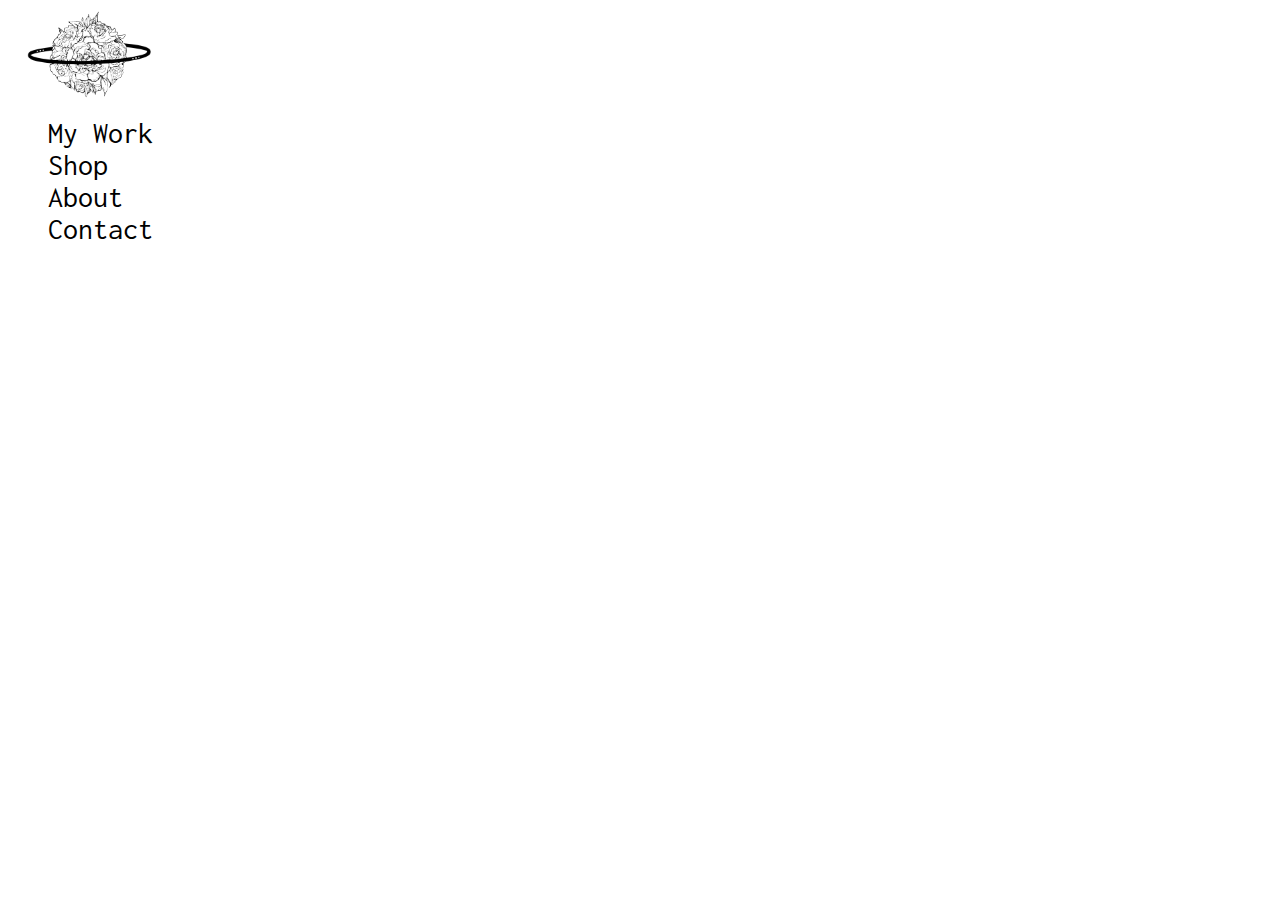
==== index.html @ 497ce028 "tricky tricky tricky" ====
<!DOCTYPE html>
<html>
<head>
	<title>Amanda Winkler</title>
	<link rel="stylesheet" type="text/css" href="style.css">
	<link rel="preconnect" href="https://fonts.gstatic.com">
	<link href="https://fonts.googleapis.com/css2?family=Inconsolata&display=swap" rel="stylesheet">
</head>
<body>
	<img id="wwlogo" src="media/wwlogo.png">
<ul>
	<li><a href="">My Work</a></li>
	<li><a href="">Shop</a></li>
	<li><a href="">About</a></li>
	<li><a href="">Contact</a></li>
</ul>
</body>
</html>
---- style.css ----
body{
	font-family: 'Inconsolata', monospace;
}

ul{
	list-style-type: none;
	color: black;
	position: inline;
}

li a{
	display: block;
	text-decoration: none;
	color: black;
	font-size: 30px;
}

#wwlogo{
	margin-left: 19px;
	width: 10%;
	left: 20px;
}
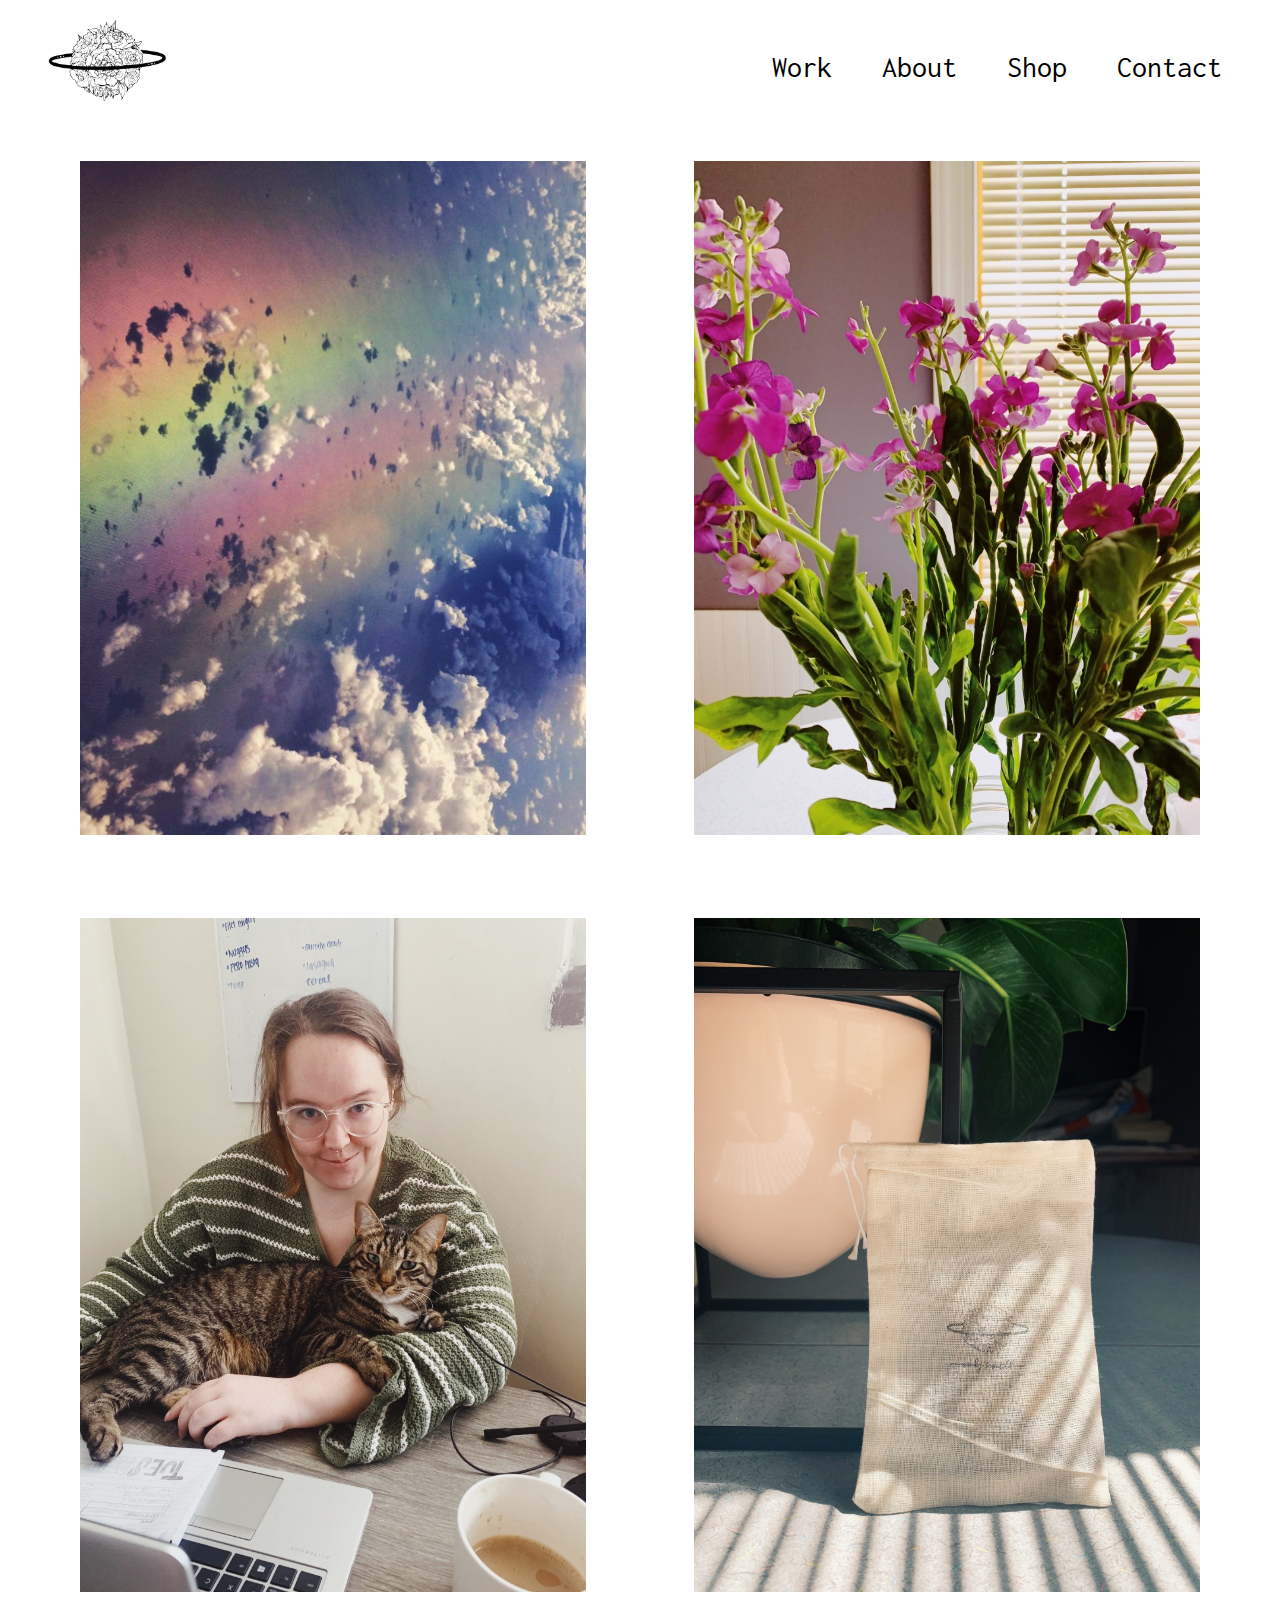
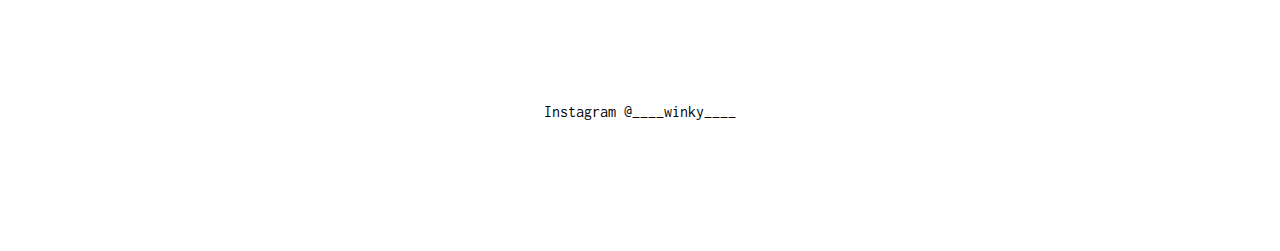
==== commit 6c53d074: "kittens" ====
--- a/index.html
+++ b/index.html
@@ -7,12 +7,29 @@
 	<link href="https://fonts.googleapis.com/css2?family=Inconsolata&display=swap" rel="stylesheet">
 </head>
 <body>
-	<img id="wwlogo" src="media/wwlogo.png">
+	
 <ul>
-	<li><a href="">My Work</a></li>
+	<li><img id="wwlogo" src="media/wwlogo.png"></li>
+	<li><a href="">Contact</a></li>
 	<li><a href="">Shop</a></li>
 	<li><a href="">About</a></li>
-	<li><a href="">Contact</a></li>
+	<li><a href="">Work</a></li>
 </ul>
+<div class="container">
+<img class="container-imgs" src="media/dreams.jpg">
+<img class="container-imgs" src="media/contax.JPG">
+<img class="container-imgs" src="media/it-me.JPG">
+<img class="container-imgs" src="media/shop.JPG">	
+</div>
+
+<br>
+<br>
+<br>
+<br>
+
+<div class="footer">
+	<div><a target="_blank" href="https://www.instagram.com/____winky____/" id="ig">Instagram @____winky____</a></div>
+</div>
+<div class="space"></div>
 </body>
 </html>--- a/style.css
+++ b/style.css
@@ -6,17 +6,51 @@
 	list-style-type: none;
 	color: black;
 	position: inline;
+	margin-right: 20px;
 }
 
 li a{
-	display: block;
+	float: right;
 	text-decoration: none;
 	color: black;
 	font-size: 30px;
+	margin-left: 20px;
+	margin-right: 30px;
+	margin-top: 35px;
 }
 
+li{
+	display: inline;
+
+}
 #wwlogo{
-	margin-left: 19px;
 	width: 10%;
-	left: 20px;
+	margin: 0;
 }
+.container{
+	display: block;
+	height: 100%;
+	text-align: center;
+}
+.container-imgs{
+	width: 40%;
+	margin: 40px 50px 40px 50px;
+}
+
+.footer{
+float: left;
+display: inline-block;
+bottom: 0;
+width:100%;
+text-align:center;
+
+}
+
+#ig{
+text-decoration: none;
+color: black;
+}
+
+.space{
+	height: 140px;
+}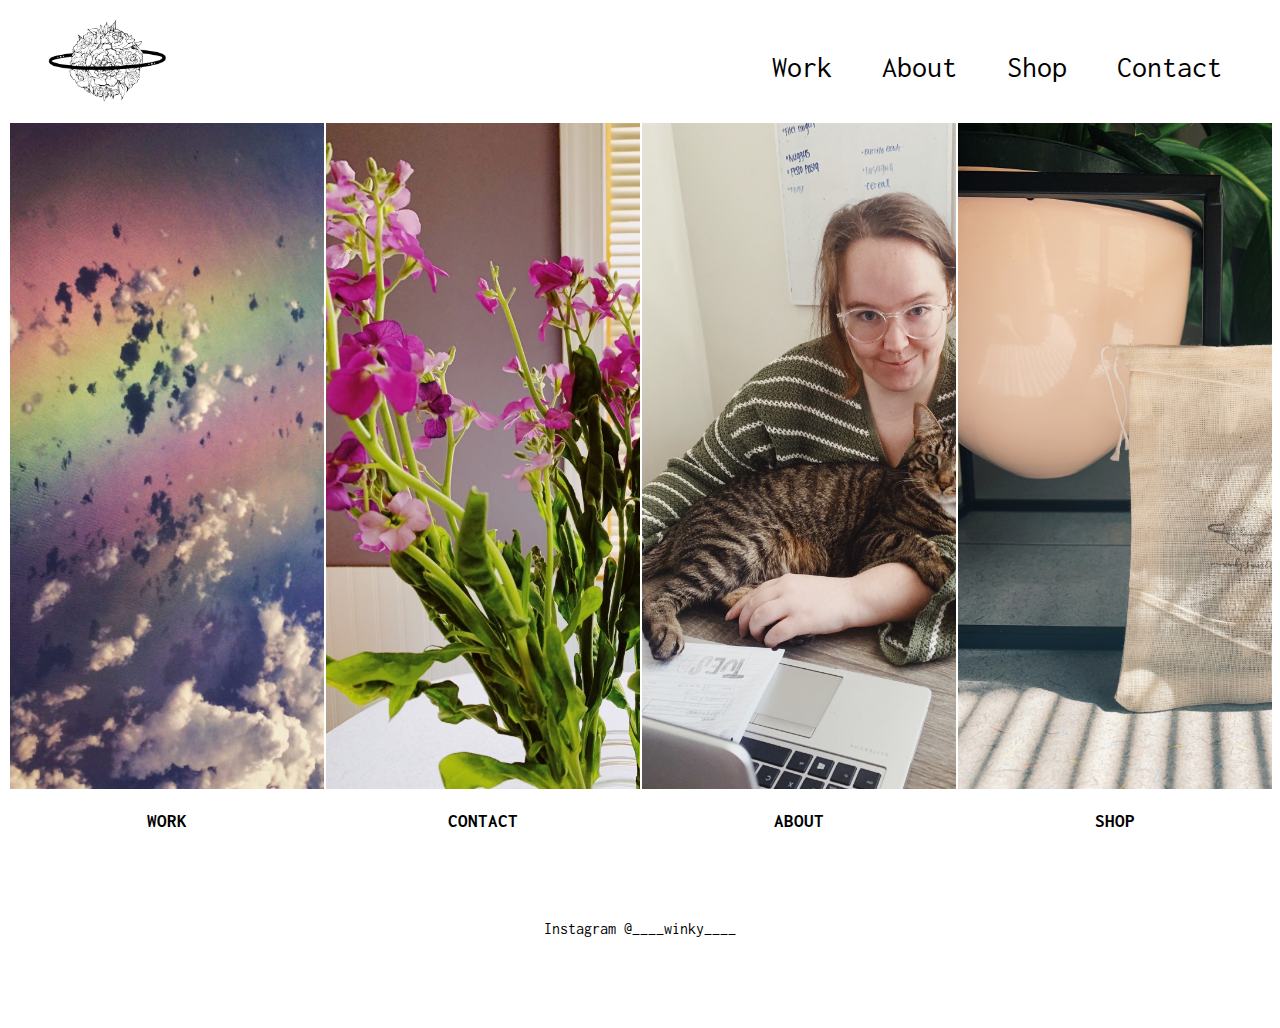
==== commit fb3c569d: "get in loser" ====
--- a/index.html
+++ b/index.html
@@ -10,17 +10,33 @@
 	
 <ul>
 	<li><img id="wwlogo" src="media/wwlogo.png"></li>
-	<li><a href="">Contact</a></li>
-	<li><a href="">Shop</a></li>
-	<li><a href="">About</a></li>
-	<li><a href="">Work</a></li>
+	<li><a href="contact.html">Contact</a></li>
+	<li><a href="shop.html">Shop</a></li>
+	<li><a href="about.html">About</a></li>
+	<li><a href="work.html">Work</a></li>
 </ul>
-<div class="container">
-<img class="container-imgs" src="media/dreams.jpg">
-<img class="container-imgs" src="media/contax.JPG">
-<img class="container-imgs" src="media/it-me.JPG">
-<img class="container-imgs" src="media/shop.JPG">	
+
+
+
+<div class="grid-wrapper">
+		<div class="grid-img">
+			<img class="imgs" src="media/dreams.jpg">
+			<div class="img-txt"><h3>WORK</h3></div>
+		</div>
+		<div class="grid-img">
+			<img class="imgs" src="media/contax.JPG">
+			<div class="img-txt"><h3>CONTACT</h3></div>
+		</div>
+		<div class="grid-img">
+			<img class="imgs" src="media/it-me.JPG">
+			<div class="img-txt"><h3>ABOUT</h3></div>
+		</div>
+		<div class="grid-img">
+			<img class="imgs" src="media/shop.JPG">
+			<div class="img-txt"><h3>SHOP</h3></div>
+		</div>
 </div>
+
 
 <br>
 <br>
--- a/style.css
+++ b/style.css
@@ -23,18 +23,38 @@
 	display: inline;
 
 }
+
+
 #wwlogo{
 	width: 10%;
 	margin: 0;
 }
-.container{
-	display: block;
+.grid-wrapper{
+	display: flex;
 	height: 100%;
 	text-align: center;
+	border: 1px white solid;
+	width: 100%;
+  }
+
+.grid-img{
+	position: relative;
+	width: 500px;
+	float: left;
+	border: 1px white solid;
+	overflow: hidden;
+	display: inline-block;
+  	margin: 0 auto;
 }
-.container-imgs{
-	width: 40%;
-	margin: 40px 50px 40px 50px;
+
+.imgs{
+	position: relative;
+	width: inherit;
+
+}
+
+.imgs:hover{
+	opacity: .8;
 }
 
 .footer{
@@ -52,5 +72,5 @@
 }
 
 .space{
-	height: 140px;
+	height: 100px;
 }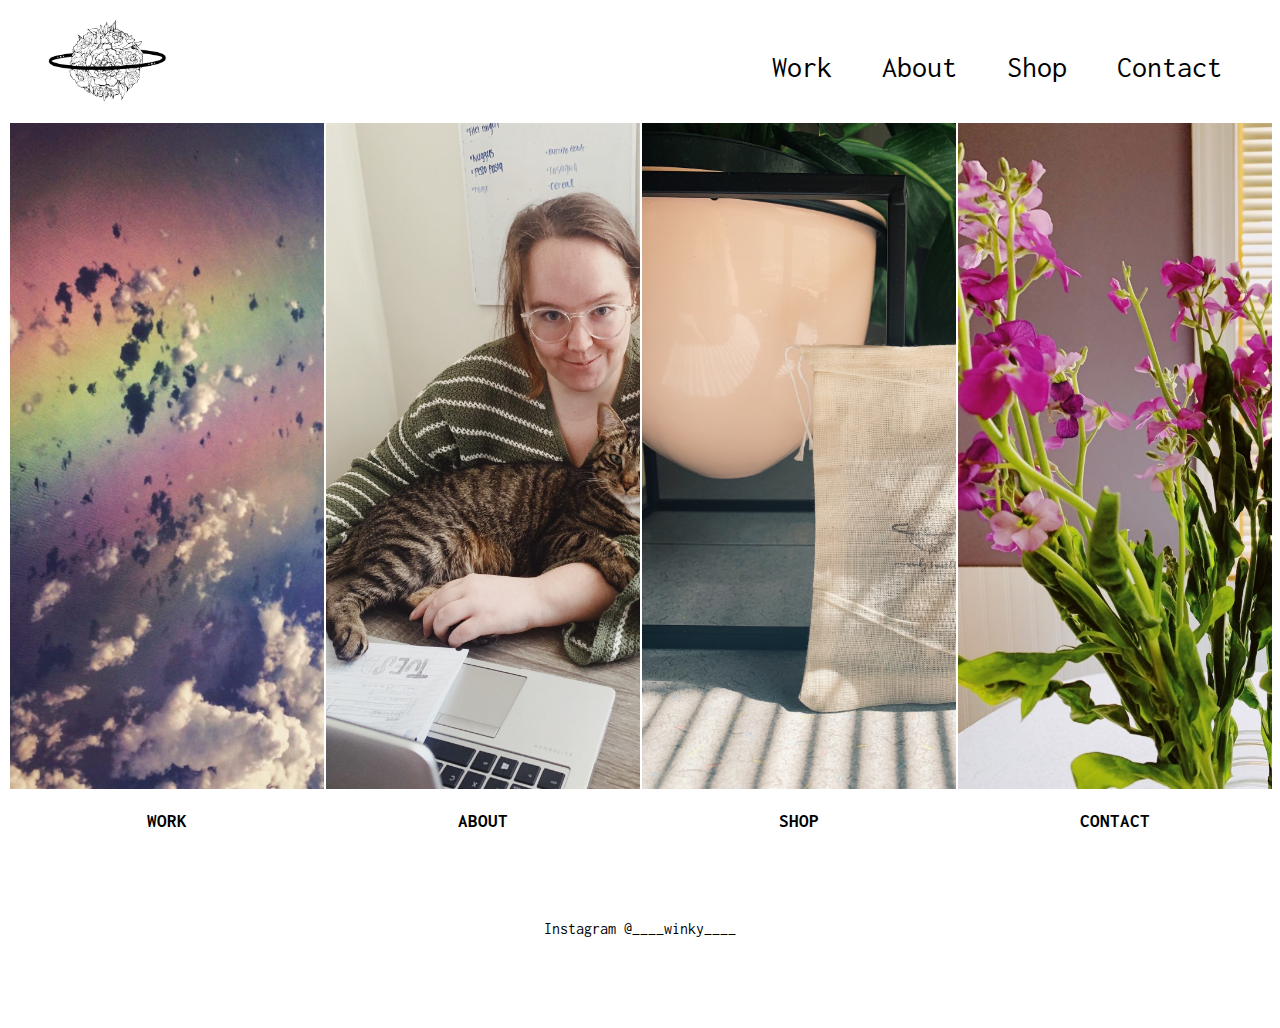
==== commit 5ec3c736: "beware the media queries" ====
--- a/index.html
+++ b/index.html
@@ -9,7 +9,7 @@
 <body>
 	
 <ul>
-	<li><img id="wwlogo" src="media/wwlogo.png"></li>
+	<a href="index.html"><li><img id="wwlogo" src="media/wwlogo.png"></li></a>
 	<li><a href="contact.html">Contact</a></li>
 	<li><a href="shop.html">Shop</a></li>
 	<li><a href="about.html">About</a></li>
@@ -20,20 +20,20 @@
 
 <div class="grid-wrapper">
 		<div class="grid-img">
-			<img class="imgs" src="media/dreams.jpg">
-			<div class="img-txt"><h3>WORK</h3></div>
+			<a class="imgs" href="work.html"><img class="imgs" src="media/dreams.jpg"></a>
+			<div class="img-txt"><h3><a href="work.html">WORK</a></h3></div>
 		</div>
 		<div class="grid-img">
-			<img class="imgs" src="media/contax.JPG">
-			<div class="img-txt"><h3>CONTACT</h3></div>
+			<a class="imgs" href="about.html"><img class="imgs" src="media/it-me.JPG"></a>
+			<div class="img-txt"><h3><a href="about.html">ABOUT</a></h3></div>
 		</div>
 		<div class="grid-img">
-			<img class="imgs" src="media/it-me.JPG">
-			<div class="img-txt"><h3>ABOUT</h3></div>
+			<a class="imgs" href="shop.html"><img class="imgs" src="media/shop.JPG"></a>
+			<div class="img-txt"><h3><a href="shop.html">SHOP</a></h3></div>
 		</div>
 		<div class="grid-img">
-			<img class="imgs" src="media/shop.JPG">
-			<div class="img-txt"><h3>SHOP</h3></div>
+			<a class="imgs" href="contact.html"><img class="imgs" src="media/contax.JPG"></a>
+			<div class="img-txt"><h3><a href="contact.html">CONTACT</a></h3></div>
 		</div>
 </div>
 
--- a/style.css
+++ b/style.css
@@ -66,11 +66,43 @@
 
 }
 
-#ig{
+#ig, .contact-links{
 text-decoration: none;
 color: black;
 }
 
 .space{
 	height: 100px;
+}
+
+.img-txt a{
+	text-decoration: none;
+	color: black;
+}
+
+
+
+.shop-grid-img{
+	position: relative;
+	width: 100%;
+	height: 230px;
+	float: left;
+	border: 1px white solid;
+	overflow: hidden;
+	display: inline-block;
+  	margin: 0 auto;
+}
+
+.shop-imgs{
+	position: relative;
+	width: inherit;
+}
+
+h3{
+	text-align: center;
+
+}
+
+.shop-imgs:hover{
+	opacity: .8;
 }